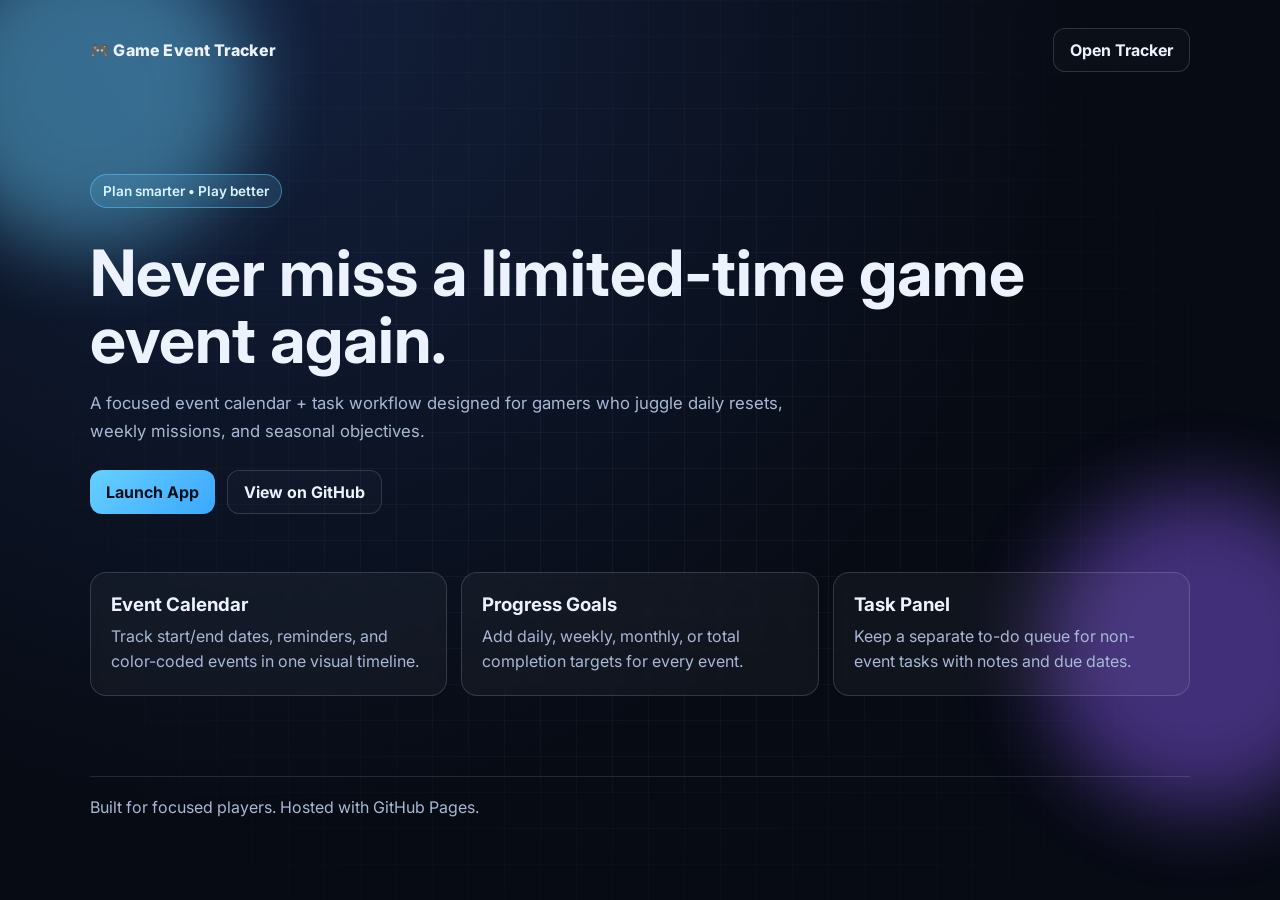
==== docs/index.html @ 419c8d6a "Add README and GitHub Pages" ====
<!doctype html>
<html lang="en">
<head>
  <meta charset="UTF-8" />
  <meta name="viewport" content="width=device-width, initial-scale=1.0" />
  <title>Game Event Tracker</title>
  <meta name="description" content="Track game events, reminders, and tasks with a modern calendar workflow." />
  <link rel="preconnect" href="https://fonts.googleapis.com">
  <link rel="preconnect" href="https://fonts.gstatic.com" crossorigin>
  <link href="https://fonts.googleapis.com/css2?family=Inter:wght@400;600;700;800&display=swap" rel="stylesheet">
  <link rel="stylesheet" href="styles.css" />
</head>
<body>
  <div class="bg-orb orb-1"></div>
  <div class="bg-orb orb-2"></div>
  <div class="bg-grid"></div>

  <header class="site-header reveal">
    <div class="brand">🎮 Game Event Tracker</div>
    <a class="btn btn-ghost" href="../tracker.html">Open Tracker</a>
  </header>

  <main>
    <section class="hero reveal">
      <p class="badge">Plan smarter • Play better</p>
      <h1>Never miss a limited-time game event again.</h1>
      <p class="subtitle">A focused event calendar + task workflow designed for gamers who juggle daily resets, weekly missions, and seasonal objectives.</p>
      <div class="cta-group">
        <a class="btn btn-primary" href="../tracker.html">Launch App</a>
        <a class="btn btn-ghost" href="https://github.com/zjbthomas/GameEventTracker" target="_blank" rel="noreferrer">View on GitHub</a>
      </div>
    </section>

    <section class="features reveal">
      <article class="card tilt"><h3>Event Calendar</h3><p>Track start/end dates, reminders, and color-coded events in one visual timeline.</p></article>
      <article class="card tilt"><h3>Progress Goals</h3><p>Add daily, weekly, monthly, or total completion targets for every event.</p></article>
      <article class="card tilt"><h3>Task Panel</h3><p>Keep a separate to-do queue for non-event tasks with notes and due dates.</p></article>
    </section>
  </main>

  <footer class="reveal">Built for focused players. Hosted with GitHub Pages.</footer>
  <script src="script.js"></script>
</body>
</html>
---- docs/styles.css ----
:root {
  --bg: #070b14;
  --bg-soft: #0e1628;
  --text: #edf2ff;
  --muted: #a8b8d6;
  --accent: #67d0ff;
  --accent-2: #8b5cf6;
  --card: rgba(255, 255, 255, 0.04);
  --border: rgba(255, 255, 255, 0.15);
}

* { box-sizing: border-box; }
html, body { margin: 0; padding: 0; min-height: 100%; }
body {
  font-family: Inter, system-ui, sans-serif;
  color: var(--text);
  background: radial-gradient(circle at 20% 0%, #13203d, var(--bg) 60%);
  overflow-x: hidden;
}

.bg-grid {
  position: fixed; inset: 0;
  background-image: linear-gradient(rgba(255,255,255,.04) 1px, transparent 1px), linear-gradient(90deg, rgba(255,255,255,.04) 1px, transparent 1px);
  background-size: 36px 36px;
  mask-image: radial-gradient(circle at center, black 20%, transparent 90%);
  pointer-events: none;
}

.bg-orb {
  position: fixed; width: 320px; height: 320px; border-radius: 50%; filter: blur(40px); opacity: .45; pointer-events: none;
  animation: float 8s ease-in-out infinite;
}
.orb-1 { background: var(--accent); top: -70px; left: -70px; }
.orb-2 { background: var(--accent-2); right: -80px; bottom: 10%; animation-delay: 1.2s; }

@keyframes float {
  0%, 100% { transform: translateY(0) translateX(0); }
  50% { transform: translateY(-18px) translateX(10px); }
}

.site-header, main, footer { width: min(1100px, 92%); margin: 0 auto; position: relative; z-index: 1; }
.site-header { display: flex; justify-content: space-between; align-items: center; padding: 28px 0; }
.brand { font-weight: 800; letter-spacing: .2px; }

.hero { padding: 60px 0 32px; }
.badge {
  display: inline-block; padding: 8px 12px; border-radius: 999px;
  background: rgba(103, 208, 255, .15); border: 1px solid rgba(103, 208, 255, .45);
  color: #d8f4ff; font-weight: 600; font-size: .85rem;
}
h1 { font-size: clamp(2rem, 6vw, 4rem); margin: 18px 0 12px; line-height: 1.05; }
.subtitle { max-width: 700px; color: var(--muted); font-size: 1.05rem; line-height: 1.65; }

.cta-group { display: flex; gap: 12px; margin-top: 24px; flex-wrap: wrap; }
.btn {
  display: inline-flex; align-items: center; justify-content: center; text-decoration: none;
  border-radius: 12px; padding: 11px 16px; font-weight: 700; transition: transform .2s ease, box-shadow .2s ease, background .2s ease;
}
.btn:hover { transform: translateY(-2px); box-shadow: 0 12px 24px rgba(0,0,0,.28); }
.btn-primary { background: linear-gradient(135deg, var(--accent), #3ba8ff); color: #04101b; }
.btn-ghost { border: 1px solid var(--border); color: var(--text); background: rgba(255,255,255,.02); }

.features {
  display: grid; grid-template-columns: repeat(auto-fit, minmax(220px, 1fr)); gap: 14px;
  margin: 26px 0 80px;
}
.card {
  background: var(--card); border: 1px solid var(--border); border-radius: 16px; padding: 20px;
  backdrop-filter: blur(6px); transition: transform .2s ease;
}
.card h3 { margin: 0 0 8px; }
.card p { margin: 0; color: var(--muted); line-height: 1.6; }

footer { color: var(--muted); padding: 20px 0 30px; border-top: 1px solid rgba(255,255,255,.12); }

.reveal { opacity: 0; transform: translateY(22px); transition: opacity .7s ease, transform .7s ease; }
.reveal.visible { opacity: 1; transform: translateY(0); }
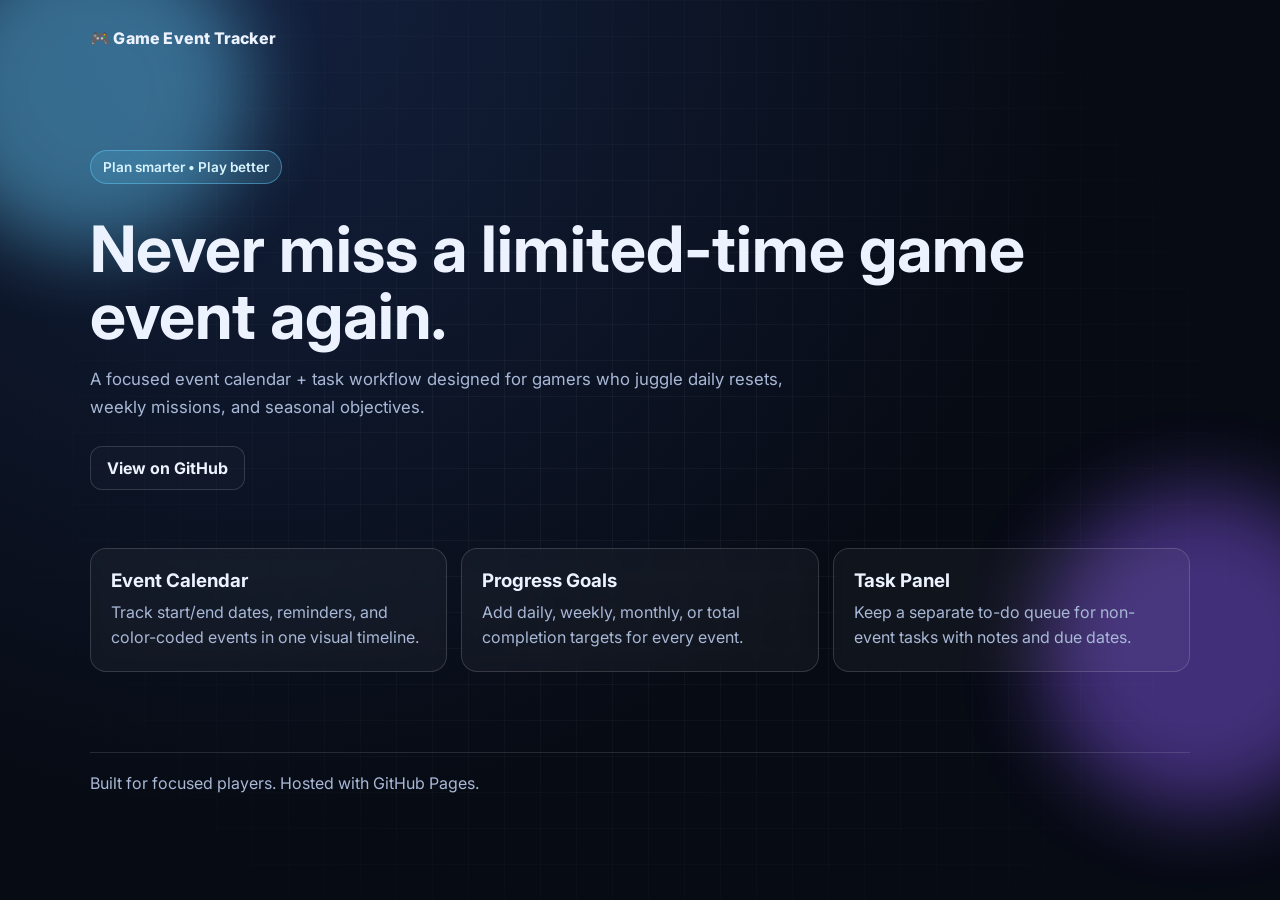
==== commit 401f813d: "remove buttons" ====
--- a/docs/index.html
+++ b/docs/index.html
@@ -17,7 +17,6 @@
 
   <header class="site-header reveal">
     <div class="brand">🎮 Game Event Tracker</div>
-    <a class="btn btn-ghost" href="../tracker.html">Open Tracker</a>
   </header>
 
   <main>
@@ -26,7 +25,6 @@
       <h1>Never miss a limited-time game event again.</h1>
       <p class="subtitle">A focused event calendar + task workflow designed for gamers who juggle daily resets, weekly missions, and seasonal objectives.</p>
       <div class="cta-group">
-        <a class="btn btn-primary" href="../tracker.html">Launch App</a>
         <a class="btn btn-ghost" href="https://github.com/zjbthomas/GameEventTracker" target="_blank" rel="noreferrer">View on GitHub</a>
       </div>
     </section>
